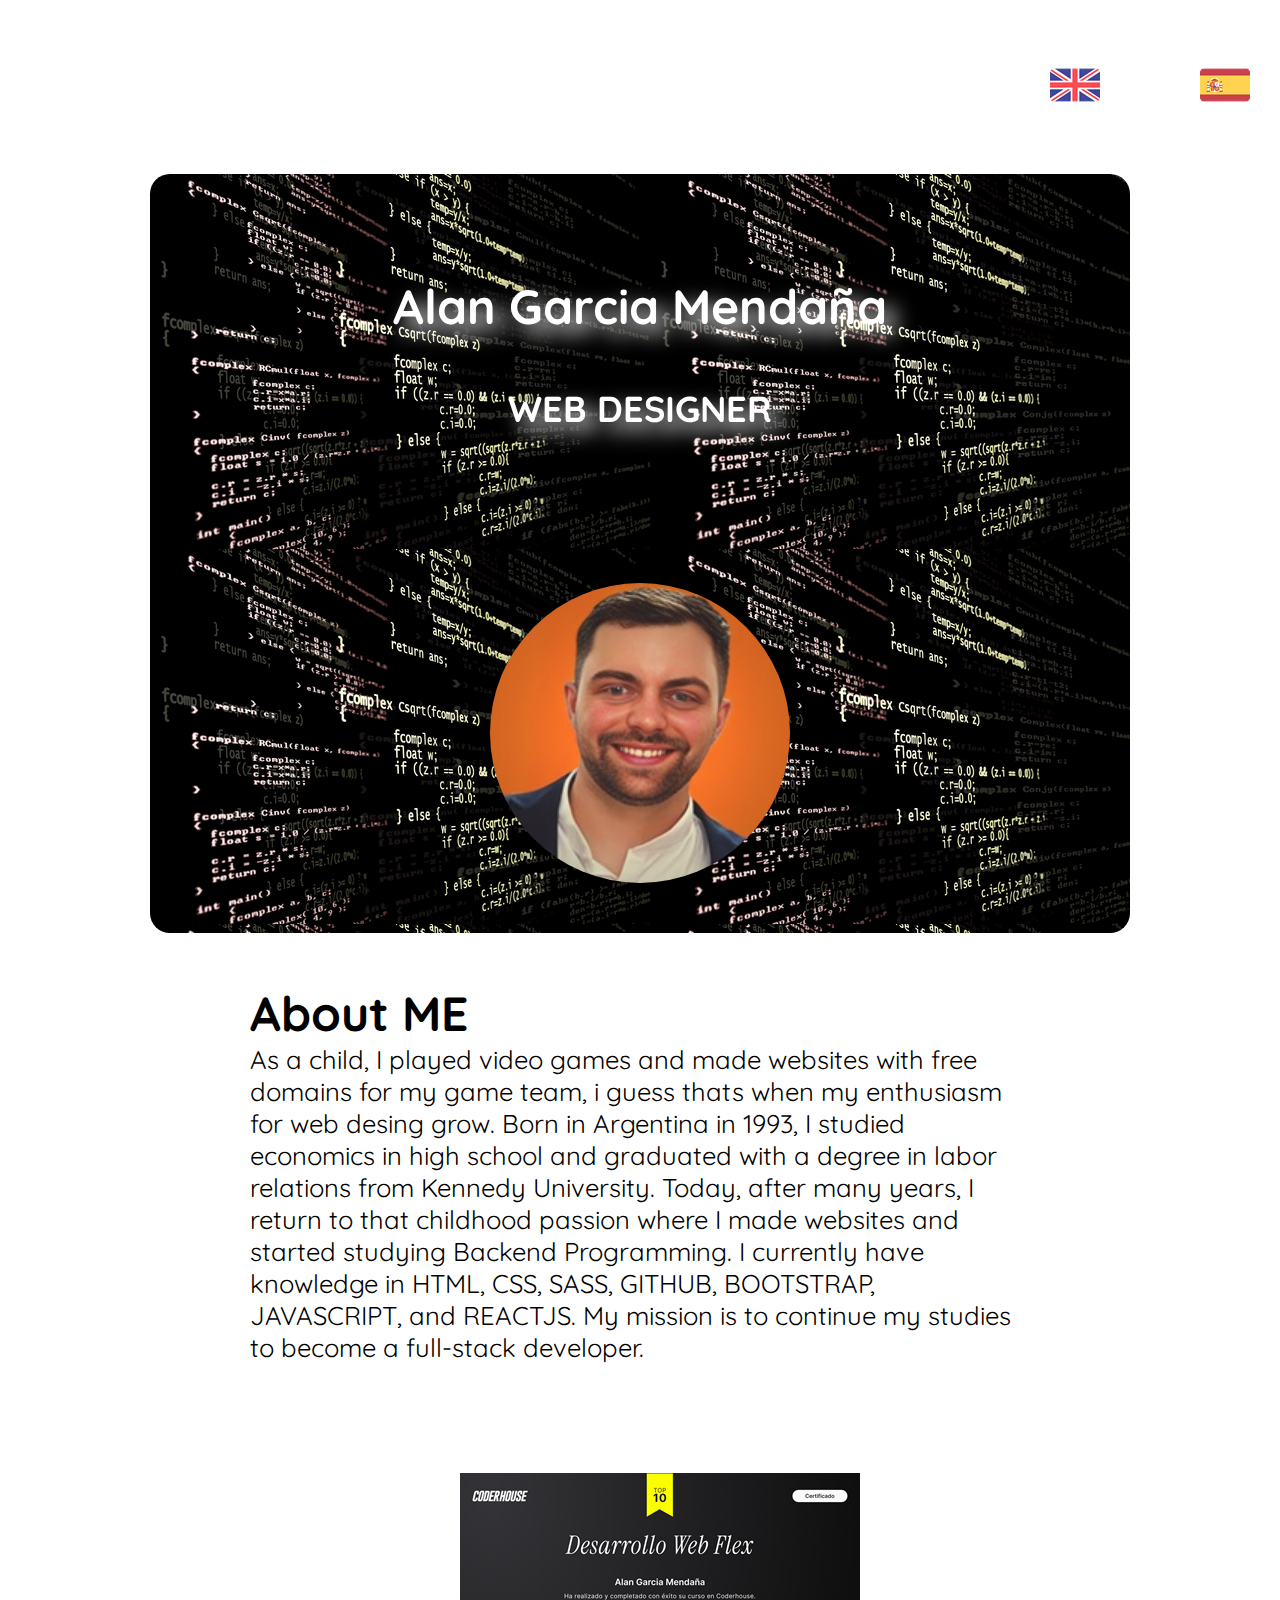
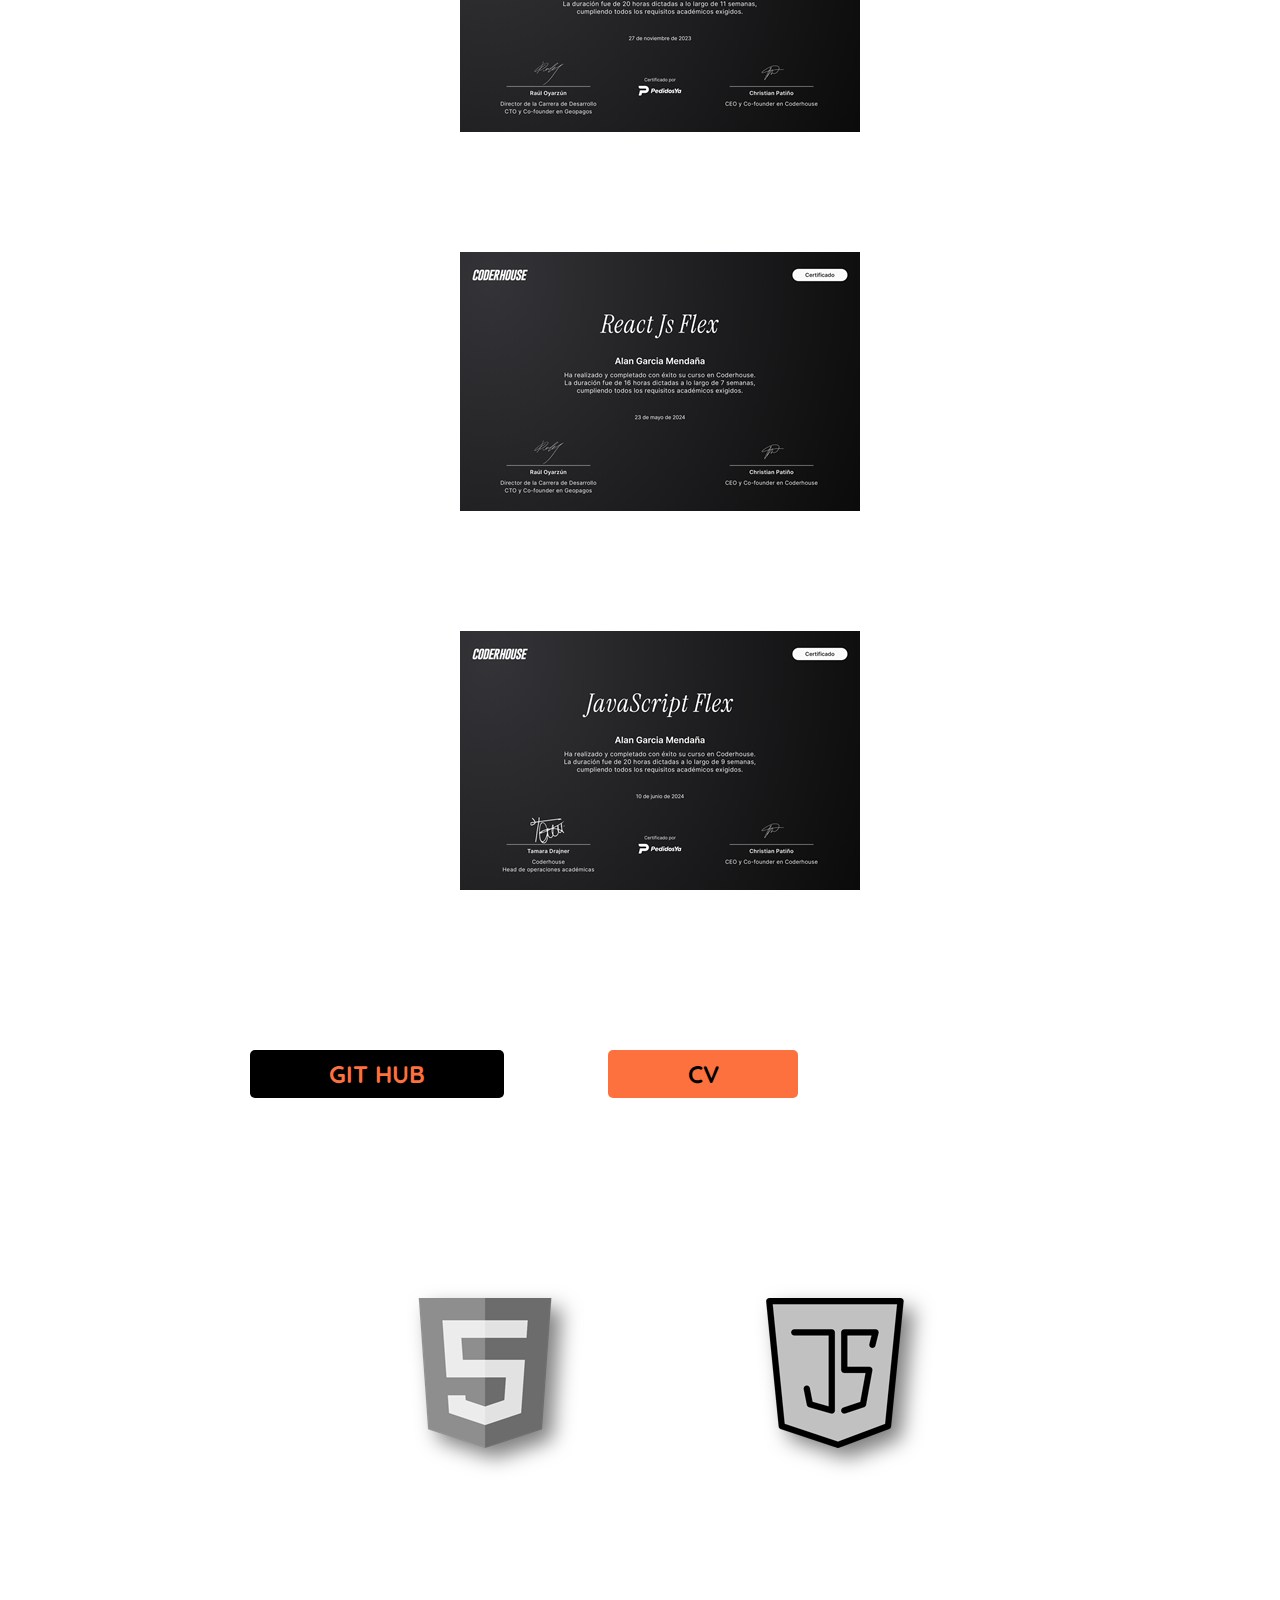
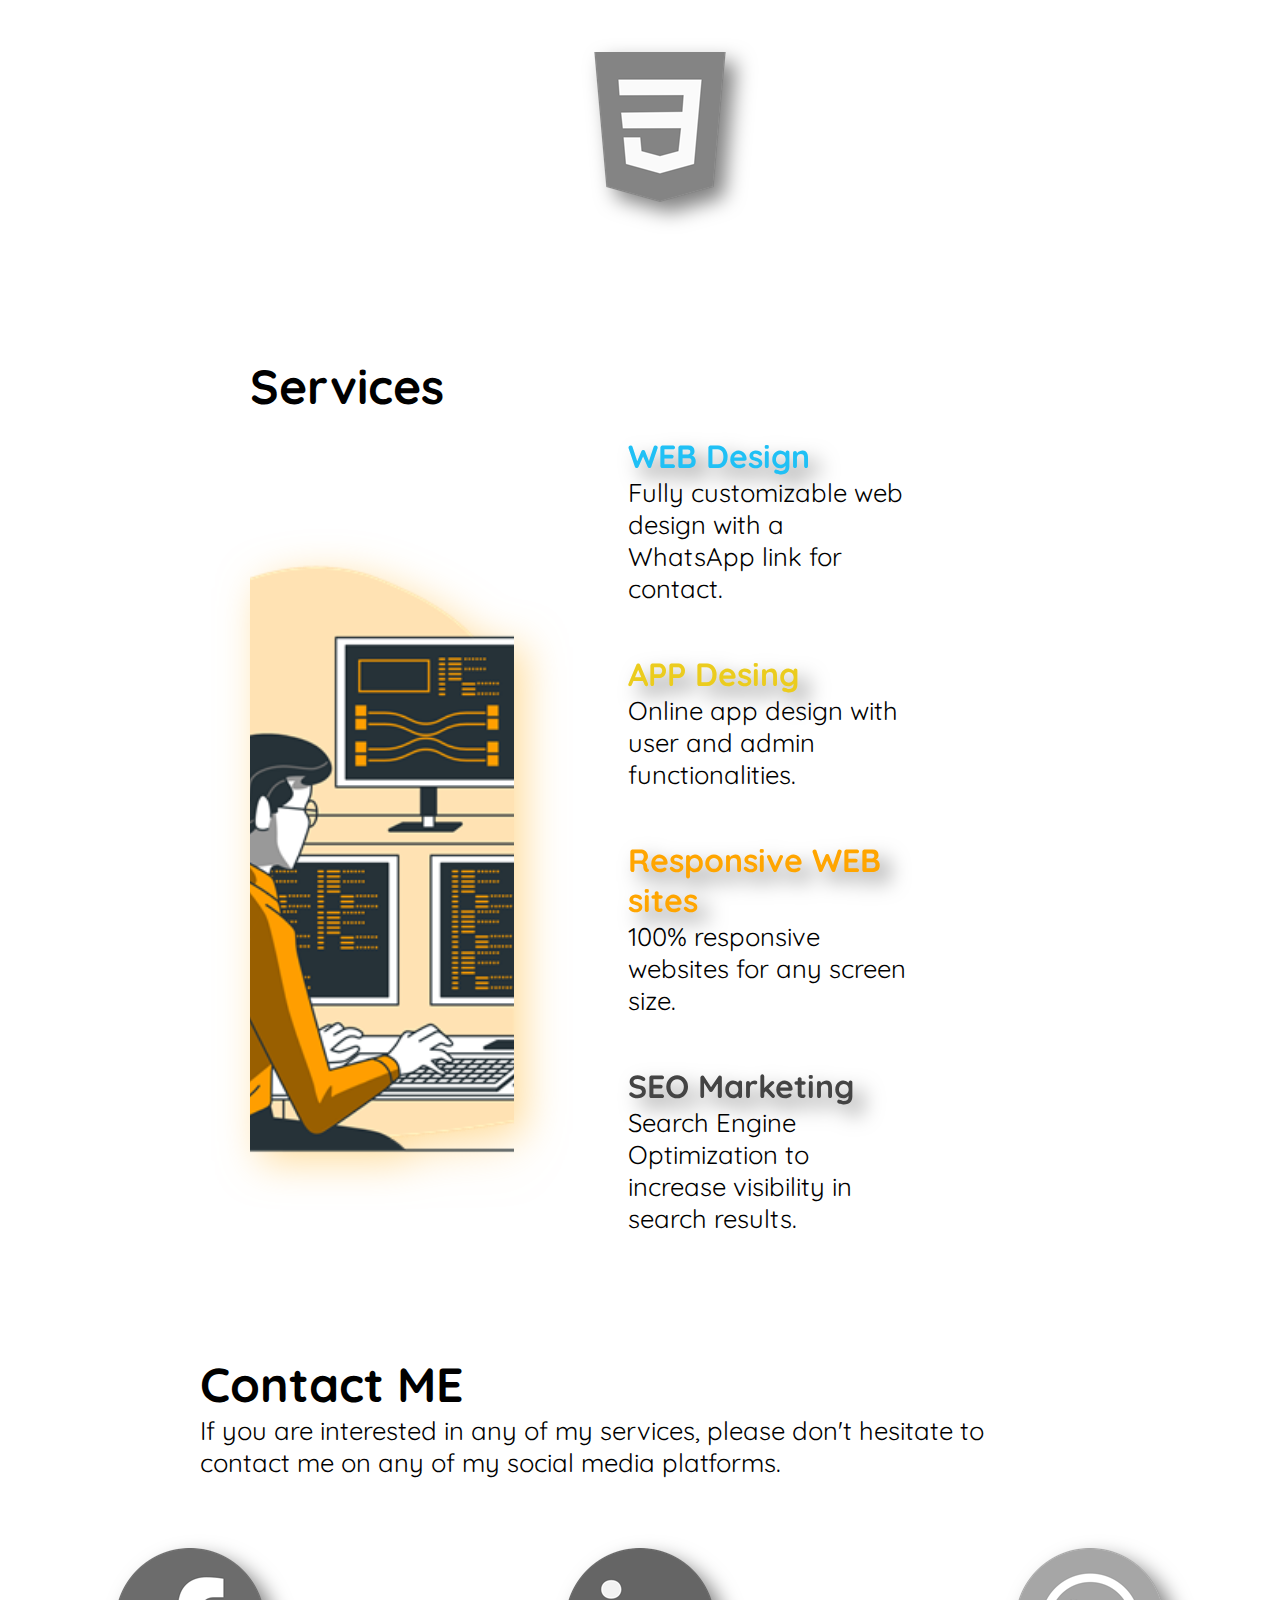
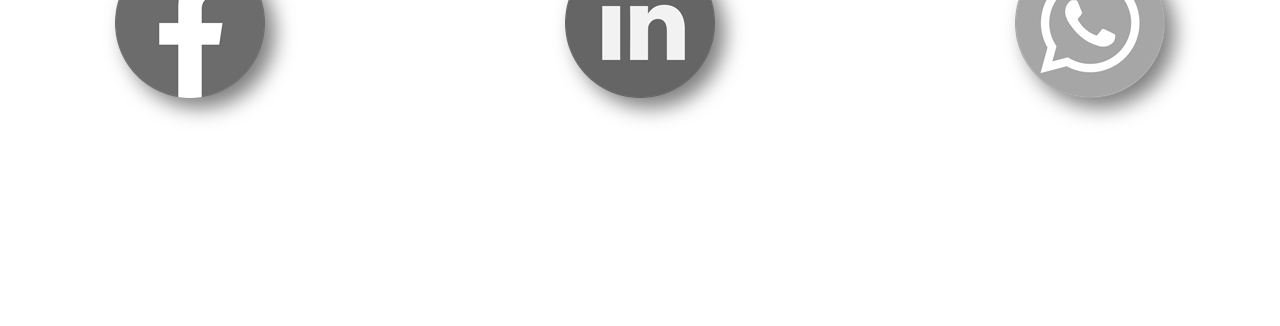
==== index.html @ 42dad5a8 "first commit" ====
<!DOCTYPE html>
<html lang="en">
<head>
    <meta charset="UTF-8">
    <meta name="viewport" content="width=device-width, initial-scale=1.0">
    <title>Portfolio Alan Garcia Mendaña</title>
    <link rel="preconnect" href="https://fonts.googleapis.com">
    <link rel="preconnect" href="https://fonts.gstatic.com" crossorigin>
    <link href="https://fonts.googleapis.com/css2?family=Edu+AU+VIC+WA+NT+Hand:wght@400..700&family=Quicksand:wght@300..700&display=swap" rel="stylesheet">
    <link rel="stylesheet" href="style.css">
</head>
<body>
<div class="idiomas-contenedor">
    <ul class="idiomas">
        <li><a href="./index.html"><img src="./img/reino-unido.png" alt="Ingles"></a></li>
        <li><a href="./index-espanol.html"><img src="./img/espana.png" alt="Español"></a></li>
    </ul>
</div>
<header>
<ul class="titles">
<li class="titles-item"><h1 >Alan Garcia Mendaña</h1></li>
<li class="titles-item"><h2 >WEB DESIGNER</h2></li>
</ul>
<img id="CVimg" src="./img/alanGarcia.jpg" alt="Alan Garcia Mendaña">
</header>

<main>
    <div class="about-me-contenedor">
<h2 class="subtitle">About ME</h2>
<p class="aboutme">As a child, I played video games and made websites with free domains for my game team, i guess thats when my enthusiasm for web desing grow. Born in Argentina in 1993, I studied economics in high school and graduated with a
     degree in labor relations from Kennedy University. Today, after many years, I return to that childhood passion where I made websites and started studying Backend Programming.
      I currently have knowledge in HTML, CSS, SASS, GITHUB, BOOTSTRAP, JAVASCRIPT, and REACTJS. My mission is to continue my studies to become a full-stack developer.</p>
    <ul class="titulos">
        <li class="titulos_item"><img src="./img/6638ed0610d79a00194b2f5a.png" alt="titulo coder"></li>
        <li class="titulos_item"><img src="./img/665dca5d572e222de7e14b9d.png" alt="titulo coder"></li>
        <li class="titulos_item"><img src="./img/667a84ecd520703472ce16a5.png" alt="titulo coder"></li>
    </ul>
<button id="github" class="github bttn">GIT HUB</button>
<button id="cv" class="cv bttn">CV</button>
</div>
      <ul class="logos">
        <li class="logos-item imglogos"><img src="./img/html.png" alt="HTML5"></li>
        <li class="logos-item imglogos"><img src="./img/secuencia-de-comandos-de-java.png" alt="JS"></li>
        <li class="logos-item imglogos"><img src="./img/css-3.png" alt="CSS"></li>
      </ul class="logos">
      <div class="services">
        <h2 class="subtitle">Services</h2>
        <img class="service-img" src="./img/Programming-bro.png" alt="Services">
        <ul class="services-list">
            <li class="services-list-item">
                <p class="services-subtitles" style="color:rgb(32, 192, 245)">WEB Design</p>
                <p class="aboutme">Fully customizable web design with a WhatsApp link for contact.</p>
            </li>
            <li class="services-list-item">
                <p class="services-subtitles" style="color:rgb(235, 204, 30)">APP Desing</p>
                <p class="aboutme">Online app design with user and admin functionalities.</p>
            </li>
            <li class="services-list-item">
                <p class="services-subtitles" style="color:orange">Responsive WEB sites</p>
                <p class="aboutme">100% responsive websites for any screen size.</p>
            </li>
            <li class="services-list-item">
                <p class="services-subtitles" style="color:rgb(68, 68, 68)">SEO Marketing</p>
                <p class="aboutme">Search Engine Optimization to increase visibility in search results.</p>
            </li>
        </ul>
    </div>
</main>

<footer>
<h2 class="subtitle">Contact ME</h2>
<p class="aboutme" >
    If you are interested in any of my services, please don't hesitate to contact me on any of my social media platforms.
</p>
<ul class="social_media">
    <li class="social_media_item"><a href="https://www.facebook.com/alan.garciamendana?mibextid=ZbWKwL"><img src="./img/facebook.png" alt="facebook"></a></li>
    <li class="social_media_item"><a href="https://www.linkedin.com/in/alan-garcia-menda%C3%B1a-49a973146/?originalSubdomain=ar"><img src="./img/linkedin.png" alt="linkedin"></a></li>
    <li class="social_media_item"><a href="https://wa.me/541127194676text=Hello! im interest on your services!"><img src="./img/social.png" alt="whatsapp"></a></li>
</ul>
</footer>

    <script src="main.js"></script>
</body>
</html>
---- style.css ----
*{
    font-size: 52,6%;
    box-sizing: content-box;
    margin: 50px;
    font-family: "Quicksand", sans-serif;
  font-optical-sizing: auto;
  font-weight: weight;
  font-style: normal;
  
}
.idiomas-contenedor {
    flex-wrap: wrap;
    margin-top: -140px;
    top: 0;
    width: 100%; 
    display: flex;
    justify-content: flex-end; 
    z-index: 1;
}

    .idiomas{
flex-wrap: wrap;
    display: flex;
    list-style: none;
    flex-direction: row;
}
.idiomas li {
    max-width: 10px;
    margin: 0 70px;
    padding: 0;
}
header {
    margin-top: -90px;
    justify-content: center;
    display: flex;
    flex-wrap: wrap;
    flex-direction: row;
    border-radius: 20px;
    position: relative; 
}
  header::before {
    border-radius: 20px;
    content: "";
    position: absolute;
    top: 0;
    left: 0;
    width: 100%;
    height: 100%;
    background-image: url("./img/fondo-aboutme.jpg");
    filter: grayscale(75%);
    z-index: -1; 
  }
#CVimg{
    border-radius: 100%;
    filter: grayscale(0%);
    width: 300px;

}
.titles{
    padding: 2px;
 text-decoration: none;
 list-style: none;
}
.titles-item{
    font-size: 1.5rem;
    color: white;
    text-align: center;
    justify-content: center;
text-decoration: wavy;
font-weight: bolder;
filter: drop-shadow(10px 10px 10px rgb(255, 255, 255))
}
.subtitle{
    font-size: 3rem;
}

main footer{
    flex-wrap: wrap;
    margin-left: 150px;

}
@media (max-width: 1000px) {
    main{
        margin: auto;
    }
}
.aboutme{
    font-size: 1.6rem;
    margin-top: -50px;
}
.logos{
justify-content: center;
flex-wrap: wrap;
    text-align: left;
    display: flex;
    flex-direction: row;
    list-style: none;
}


.imglogos{
    
   filter:grayscale(100%)  drop-shadow(10px 10px 10px rgba(0, 0, 0, 0.5)); 
   transition: 1s ease;
}
.logos:hover .imglogos{
    filter: grayscale(0) drop-shadow(0px 0px 0px rgba(0, 0, 0, 0.5));
}

.bttn{
    
    justify-content: center;
    border: none;
    border-radius: 5px;
    font-size: 1.5rem;
    padding:1% 9%;
    font-weight: bolder;
    cursor: pointer;
}
.cv{
    color: black;
    background-color: rgb(252, 113, 62);
    transition: 1s ease;
}
.github{
    color: rgb(252, 113, 62) ;
    background-color: black;
    transition: 1s ease;
}
.github:hover{

    background-color:rgb(165, 164, 164);
}
.cv:hover{

    background-color: rgb(182, 182, 182);
}
.services {
    position: relative; /* Hacemos el contenedor relativo para poder posicionar elementos dentro de él */
  }
  
  .service-img {
    position: absolute;
    top: 0;
    left: 0;
    width: 30%; /* Ajusta el ancho de la imagen según tus necesidades */
    height: 100%;
    object-fit: cover; /* Hace que la imagen se ajuste al contenedor sin distorsionar */
    z-index: -1; /* Coloca la imagen detrás de la lista */
    border-radius: 20px;
    filter: drop-shadow(10px 10px 20px rgba(255, 185, 55, 0.5))
  }
  
  .services-list {
    margin-left: 35%; 
    padding: 20px;
    margin-top: -100px;
    font-size: 2rem;
    list-style:none;
 }
  .services-subtitles{
    font-weight: bolder;
    filter:drop-shadow(10px 10px 10px rgba(0, 0, 0, 0.5));
}

.titulos {
    display: flex;
    list-style: none;
    justify-content: center;
    flex-wrap: wrap;
    max-width: fit-content;
    
  }
  .titulos_item {
    justify-content: center;
    display: flex;
    flex-direction: row;
    margin: auto;
    max-width: 400px;
    margin: 10px;
    padding: 0;
    flex-shrink: 0; 
    transition: 1s ease;
  }
  
  .titulos_item img:hover {
    transform: scale(1.2); 
    transform-origin: center;
  }

  .social_media{
    justify-content: center;
    display: flex;
    padding: 20px;
    margin-top: -100px;
    font-size: 2rem;
    list-style:none;
  }
  .social_media_item{
    filter: grayscale(100%) drop-shadow(10px 10px 10px rgba(0, 0, 0, 0.5));
    transition: 1.5s ease;
  }
  .social_media_item:hover{
    filter:grayscale(0)
  }
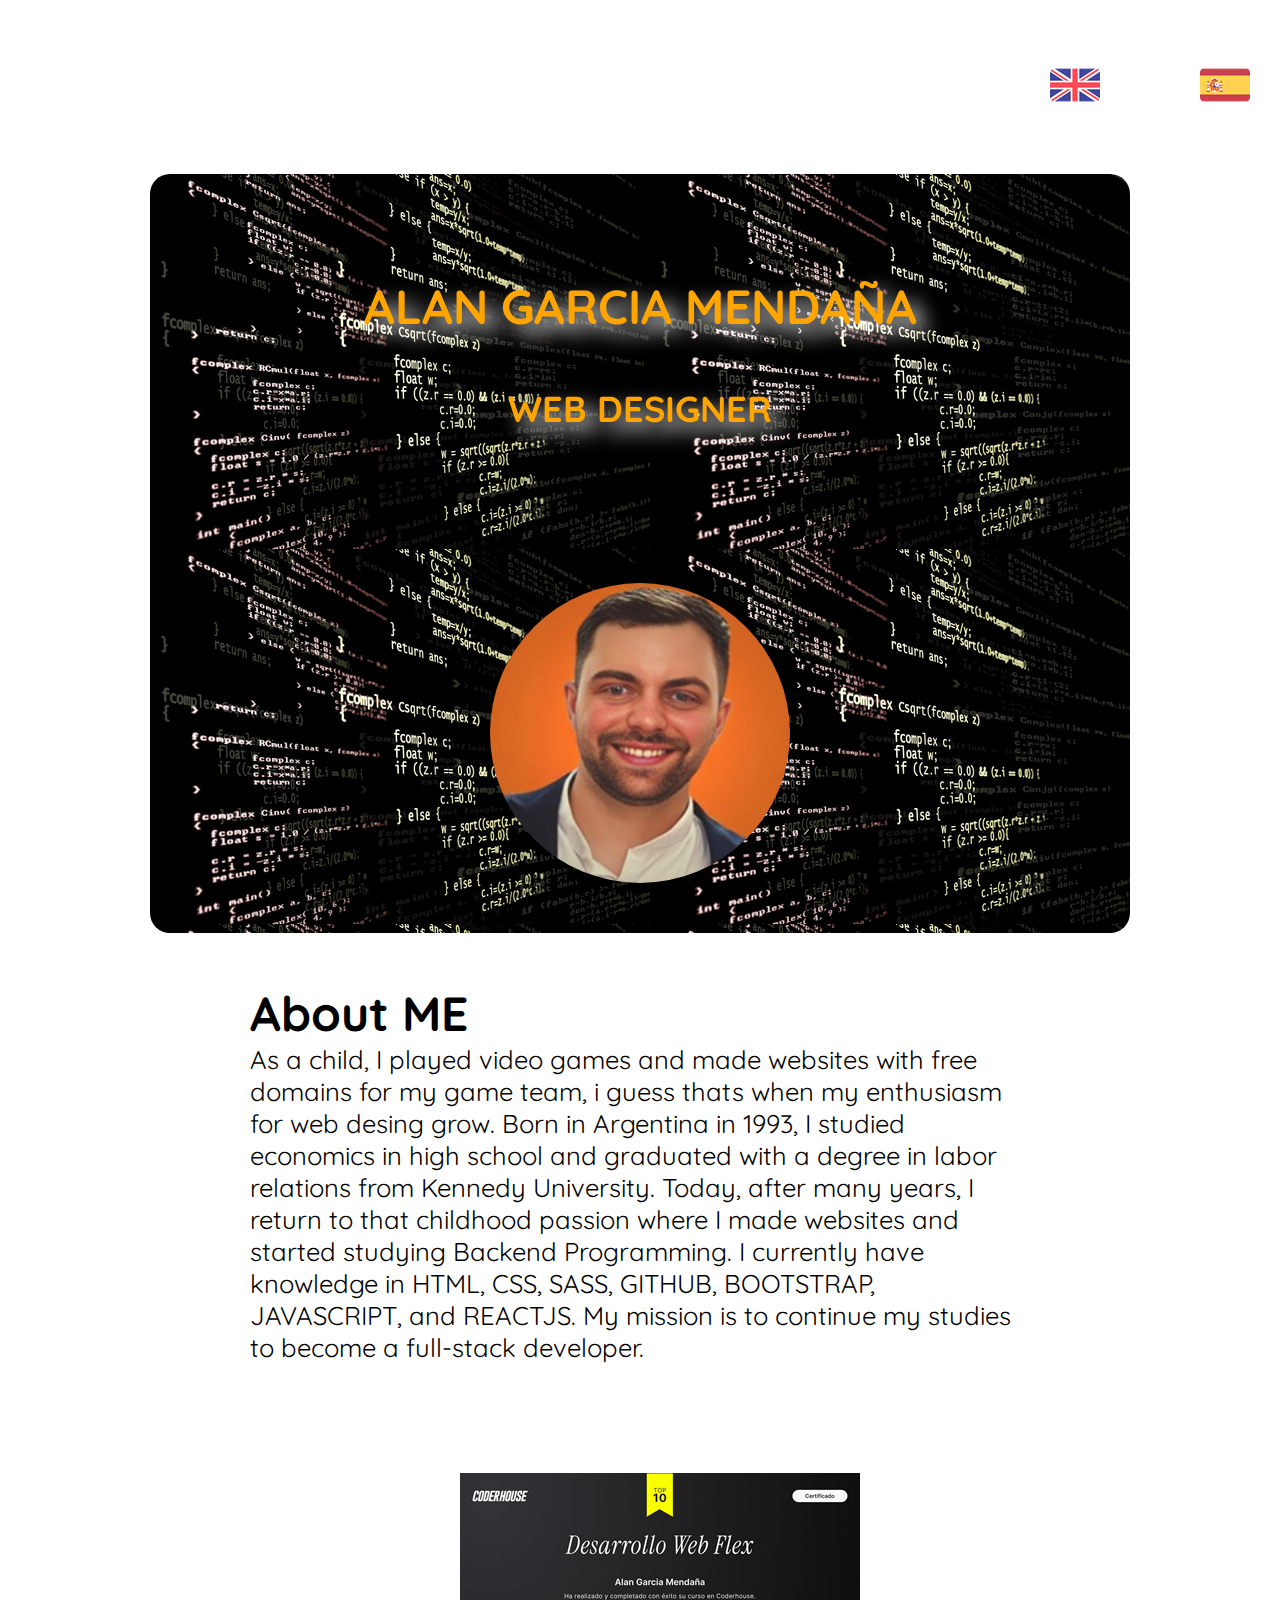
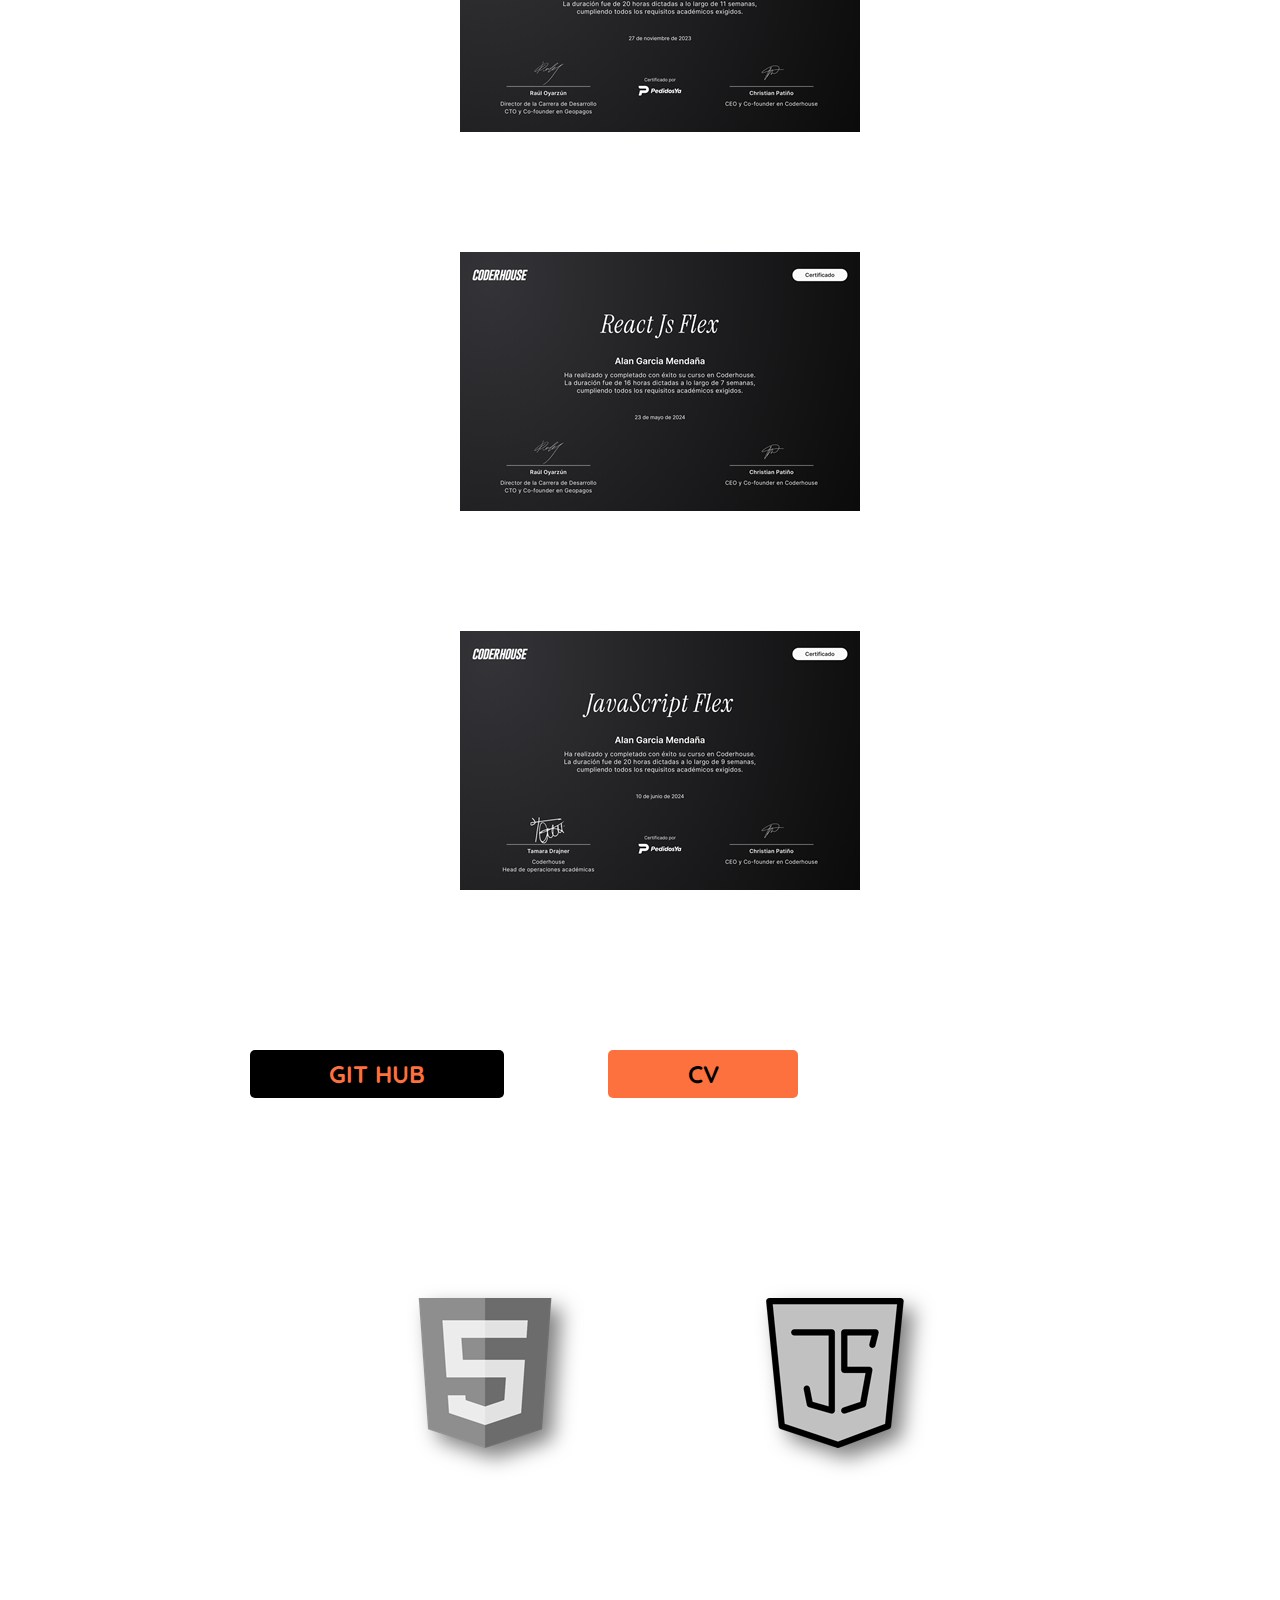
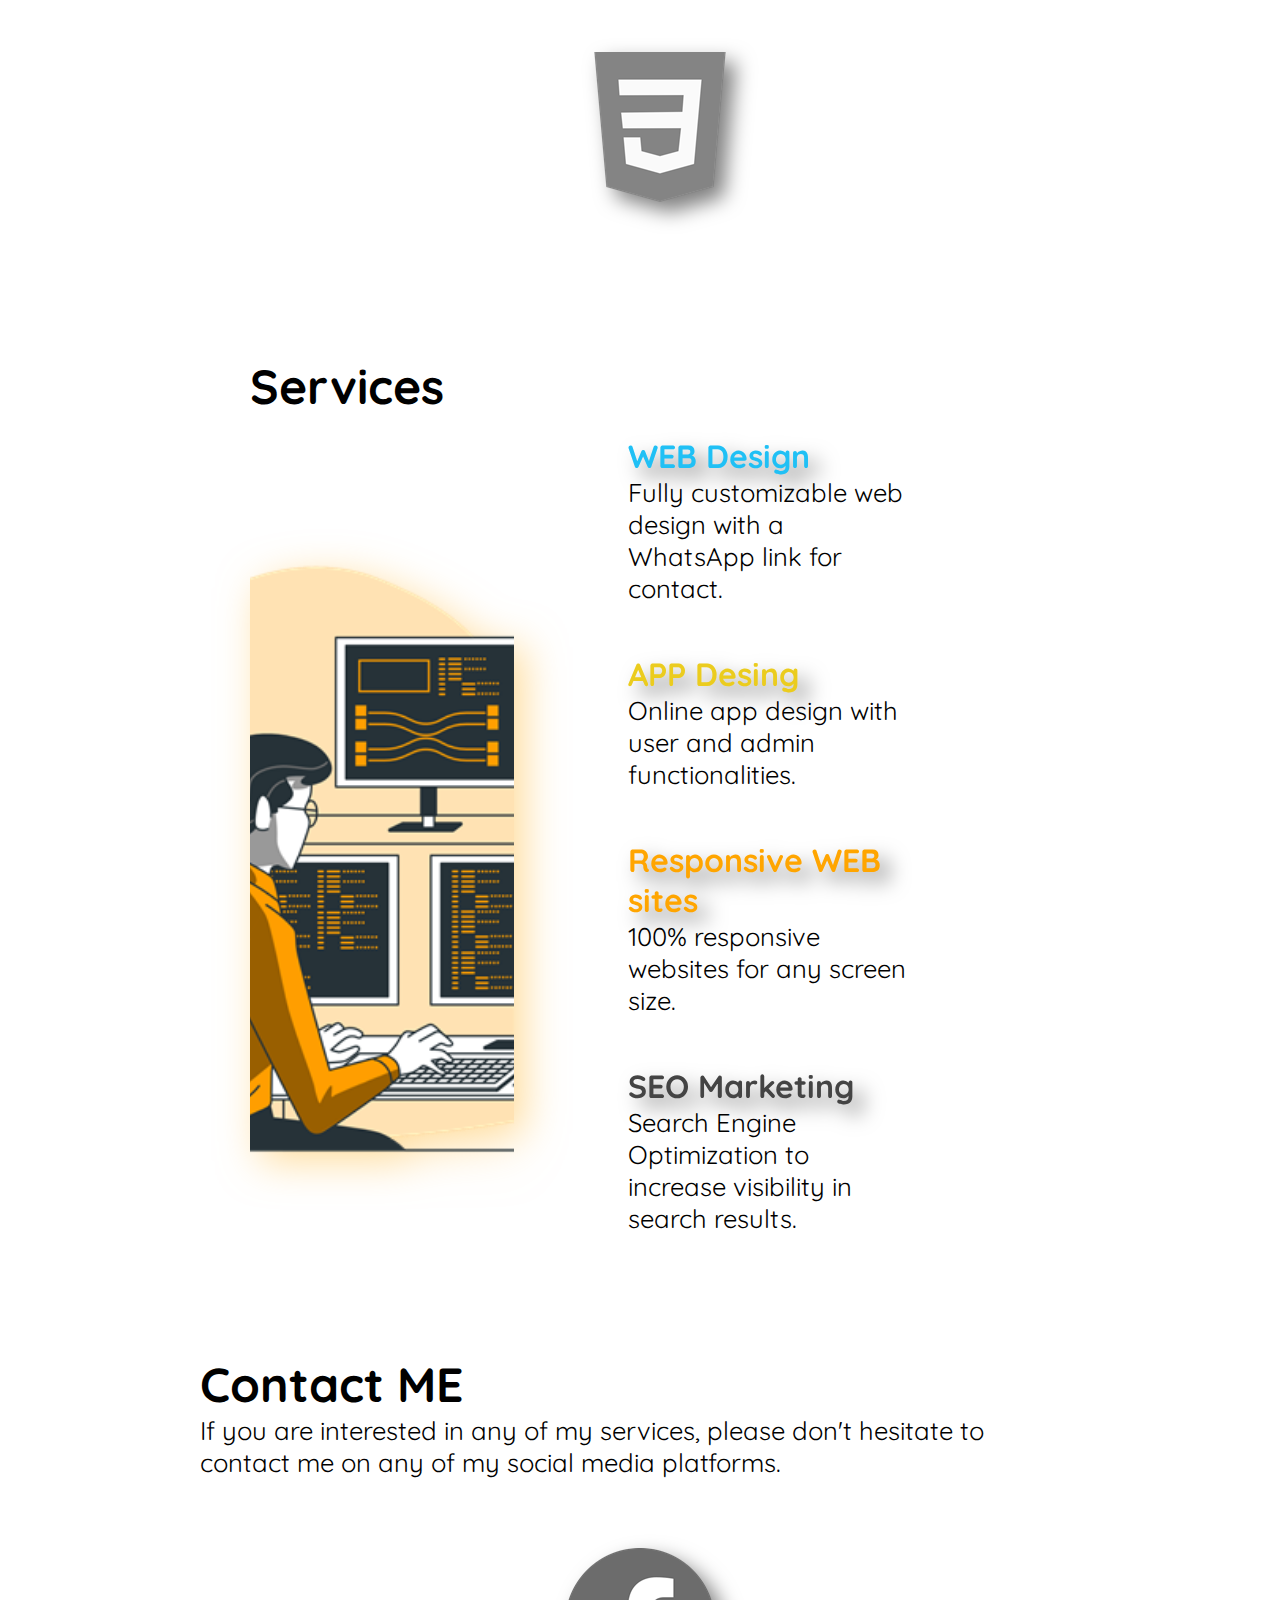
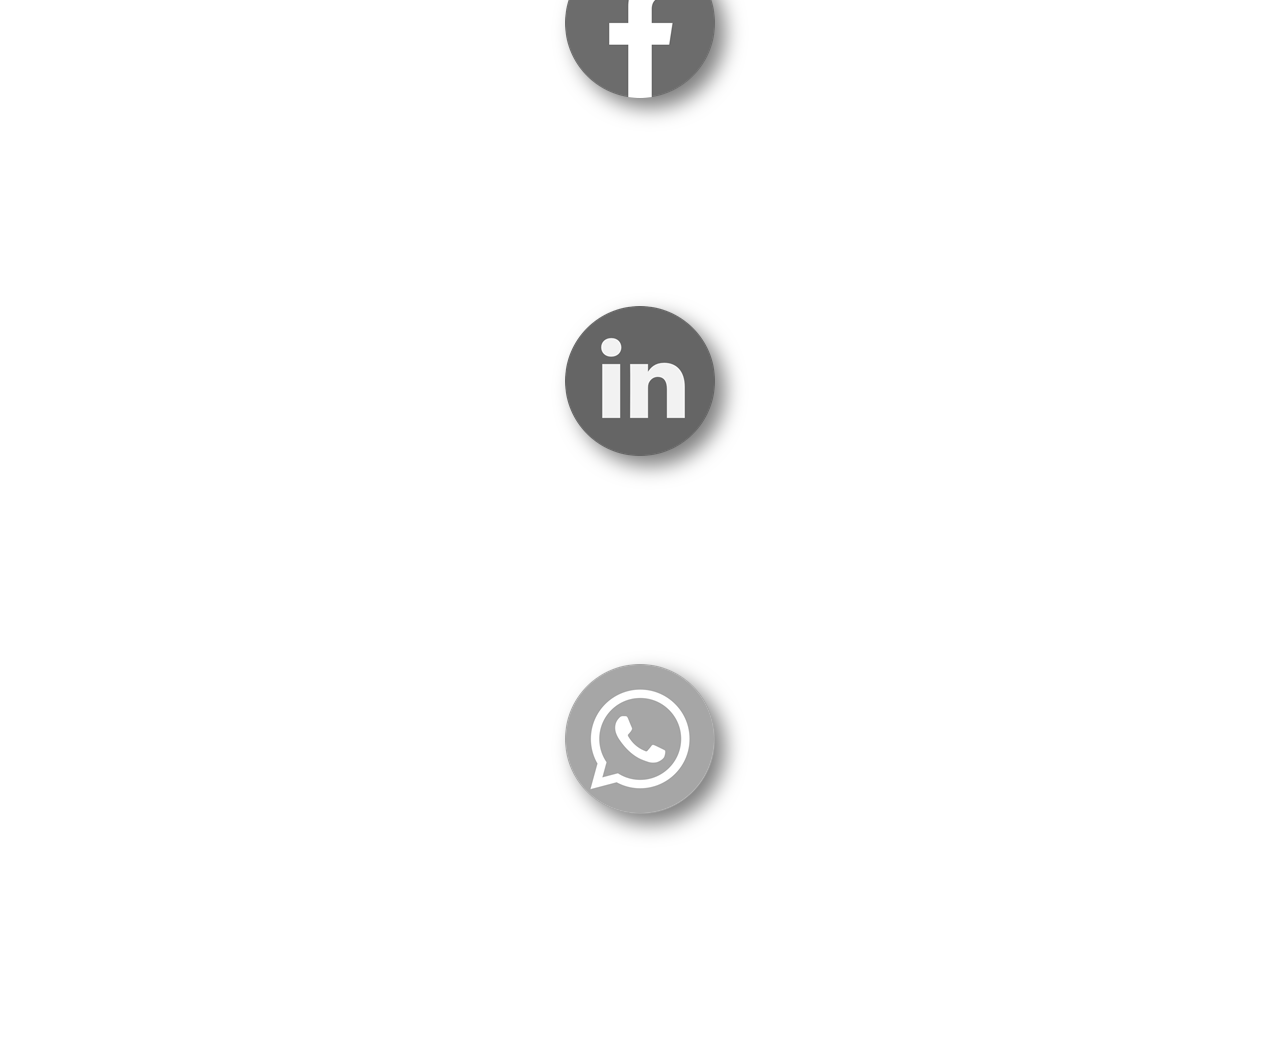
==== commit f8e26260: "Update index.html" ====
--- a/index.html
+++ b/index.html
@@ -18,7 +18,7 @@
 </div>
 <header>
 <ul class="titles">
-<li class="titles-item"><h1 >Alan Garcia Mendaña</h1></li>
+<li class="titles-item"><h1 >ALAN GARCIA MENDAÑA</h1></li>
 <li class="titles-item"><h2 >WEB DESIGNER</h2></li>
 </ul>
 <img id="CVimg" src="./img/alanGarcia.jpg" alt="Alan Garcia Mendaña">
@@ -81,4 +81,4 @@
 
     <script src="main.js"></script>
 </body>
-</html>+</html>
--- a/style.css
+++ b/style.css
@@ -63,7 +63,7 @@
 }
 .titles-item{
     font-size: 1.5rem;
-    color: white;
+    color: orange;
     text-align: center;
     justify-content: center;
 text-decoration: wavy;
@@ -189,6 +189,7 @@
   }
 
   .social_media{
+    flex-wrap: wrap;
     justify-content: center;
     display: flex;
     padding: 20px;
@@ -202,4 +203,4 @@
   }
   .social_media_item:hover{
     filter:grayscale(0)
-  }+  }
